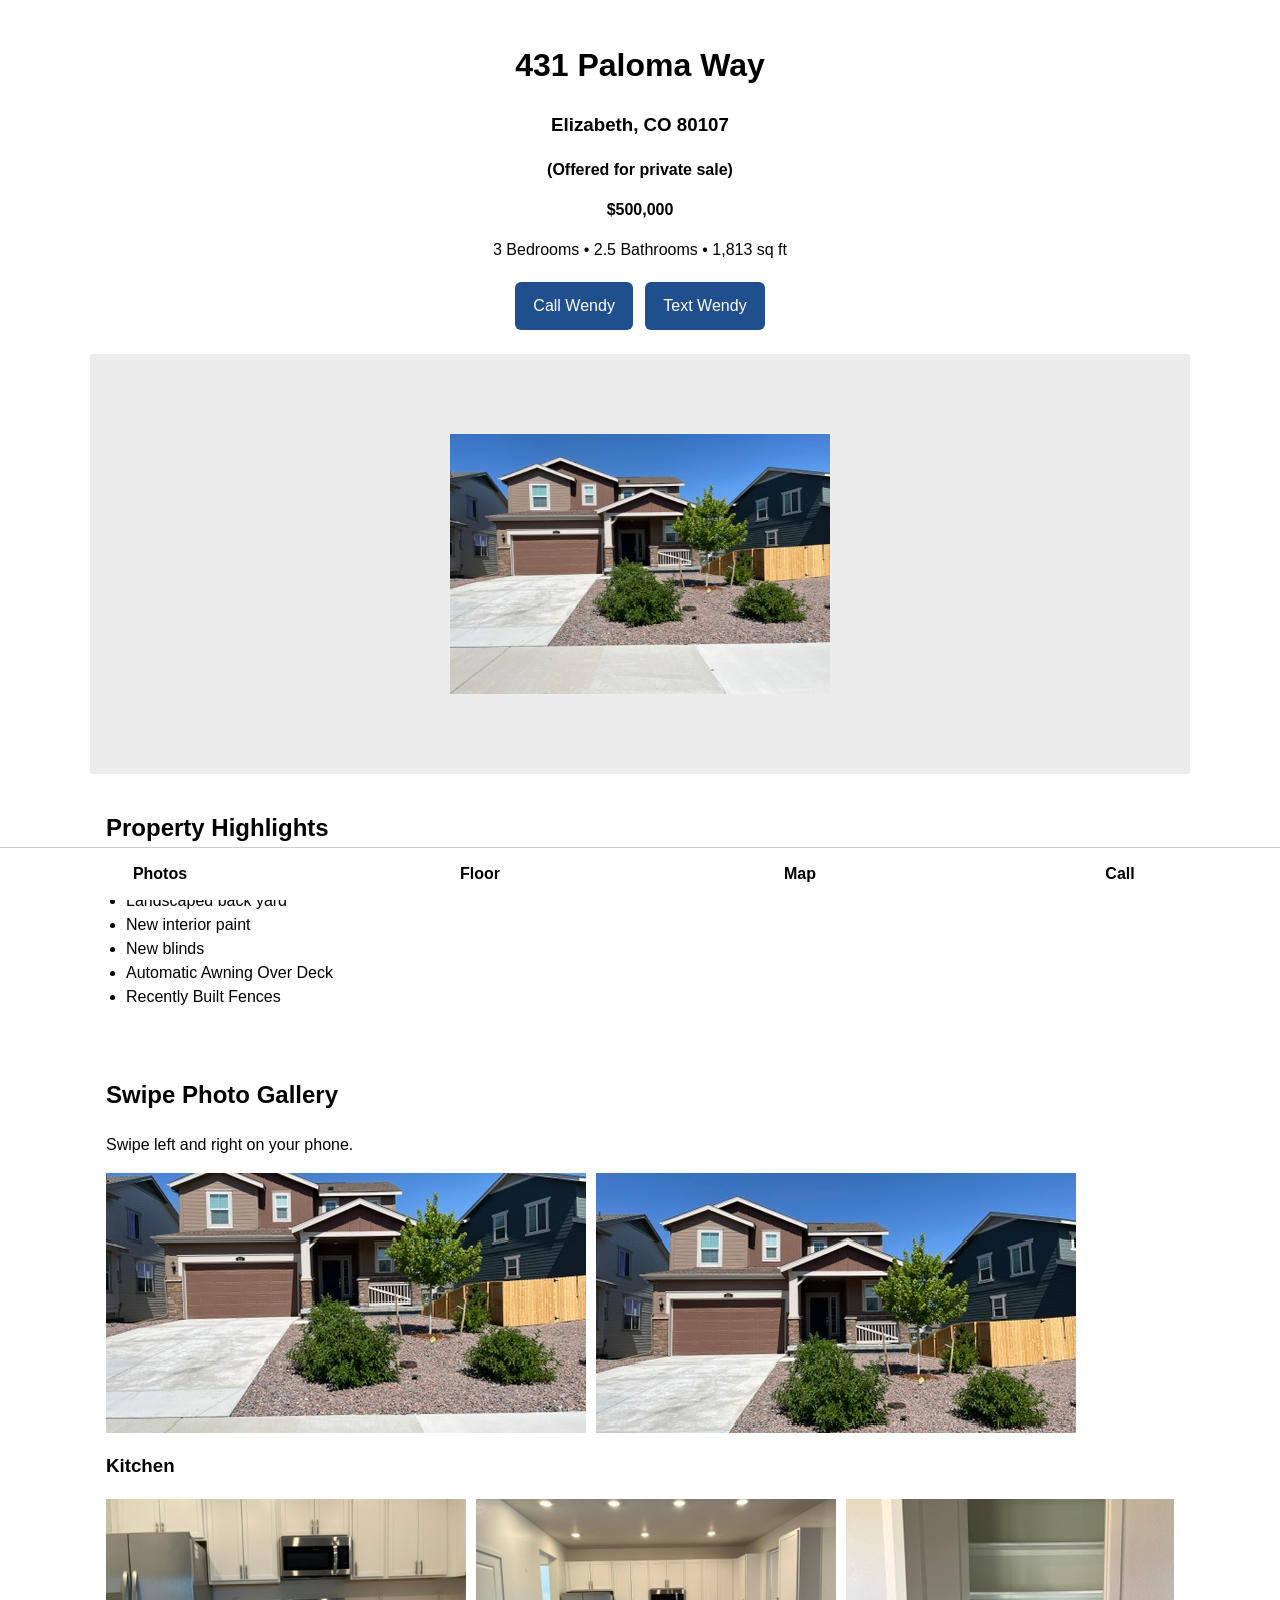
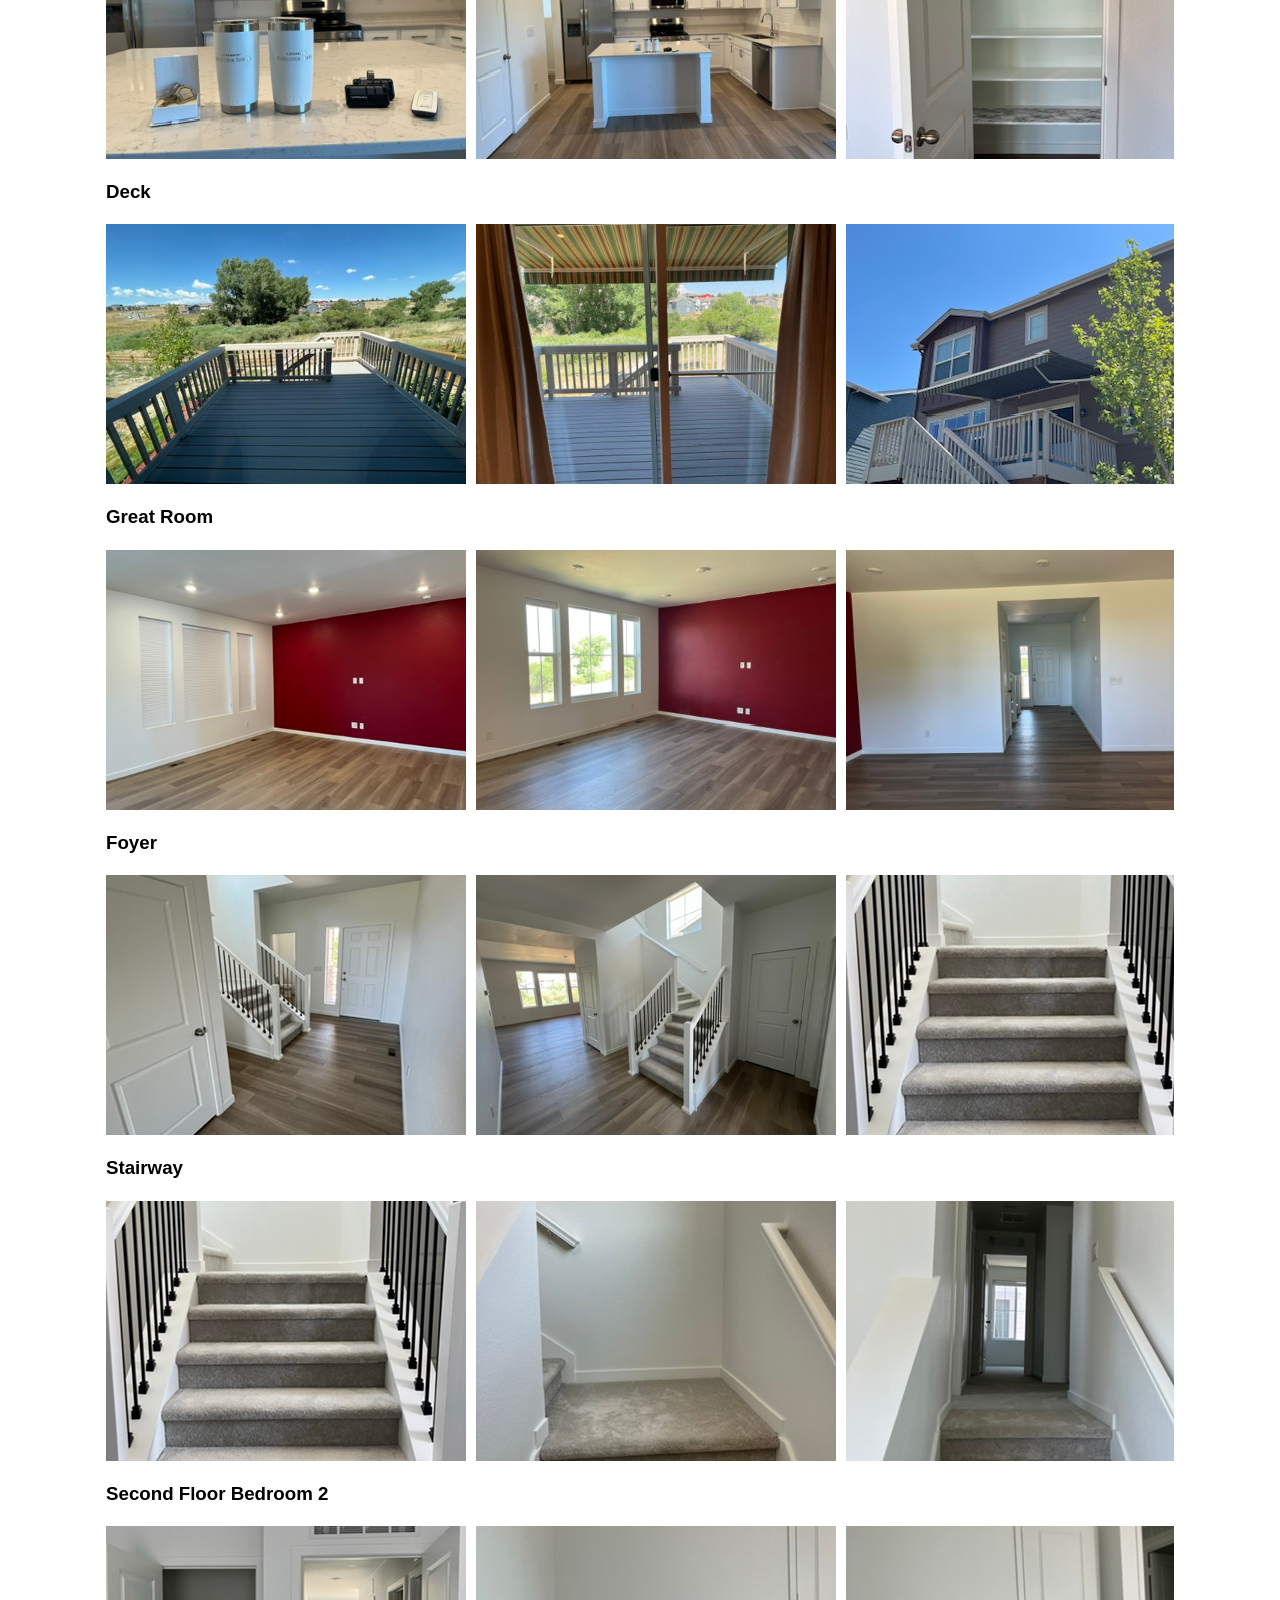
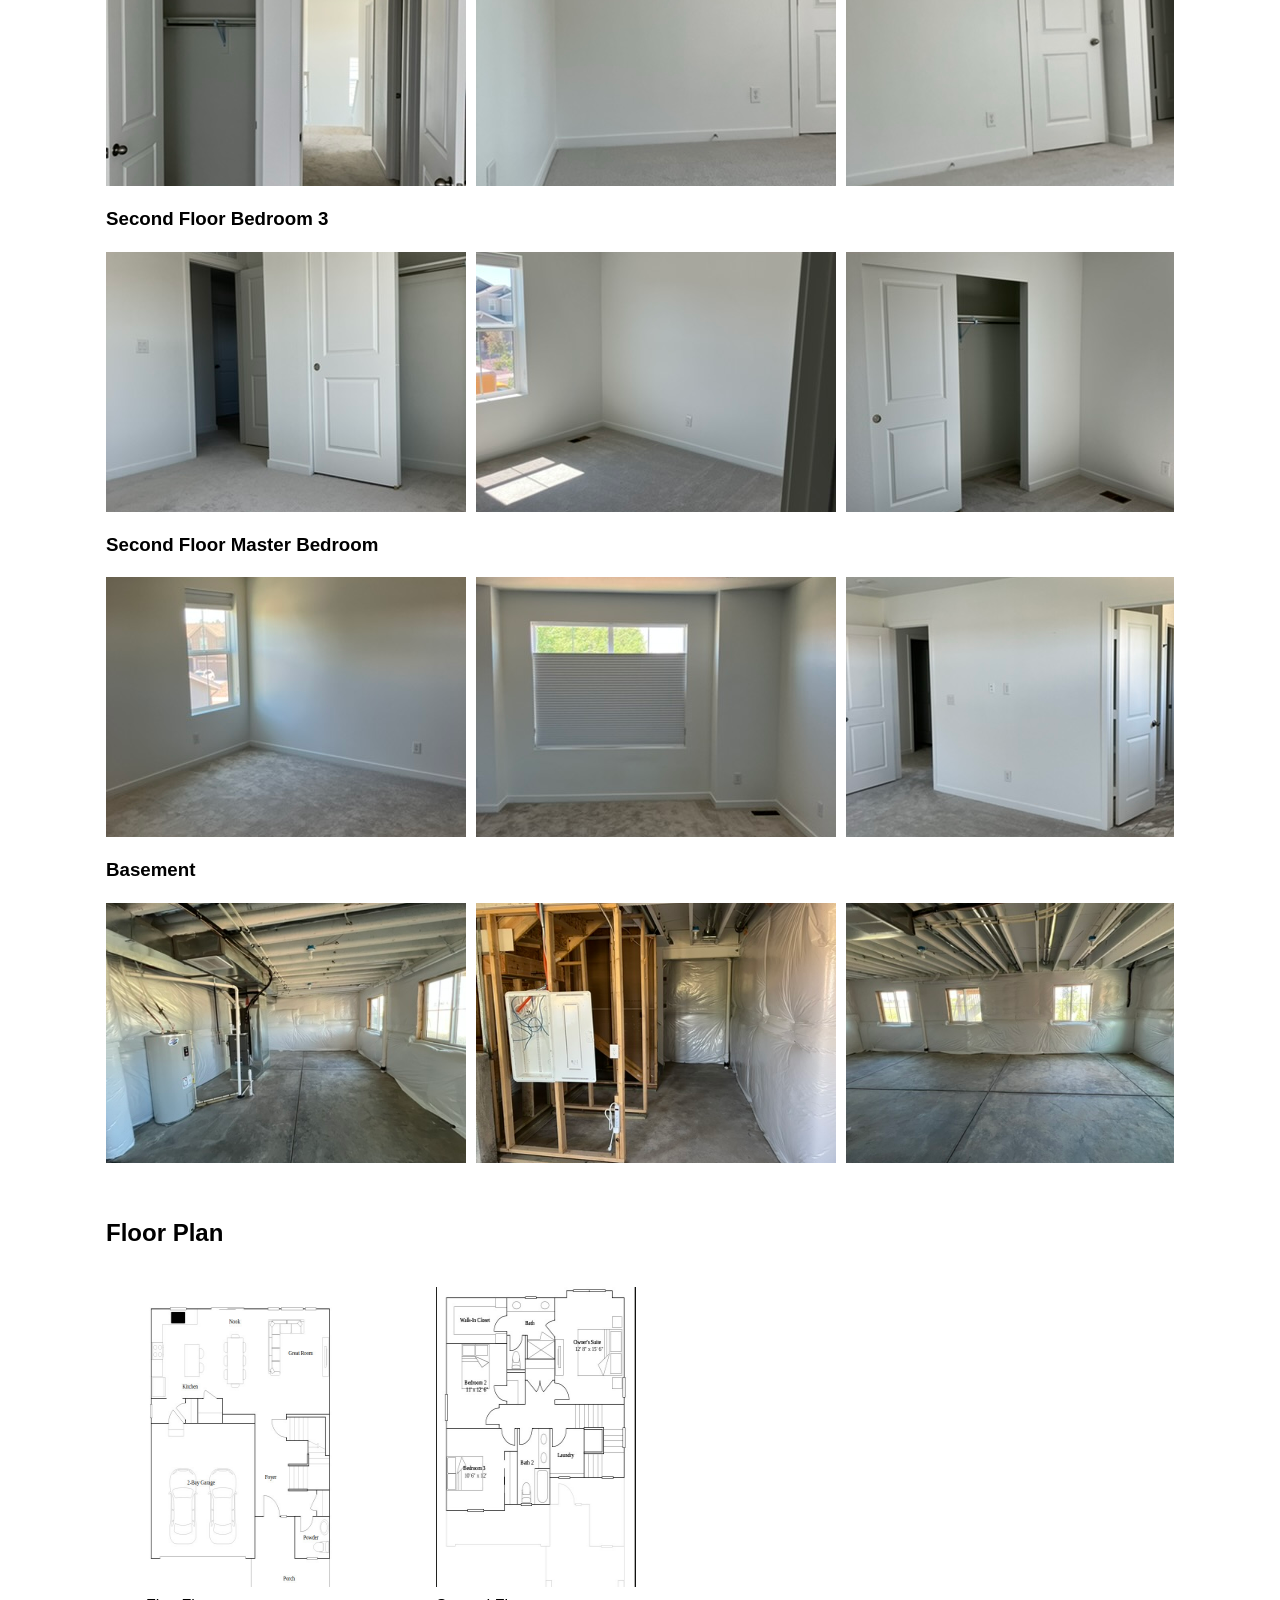
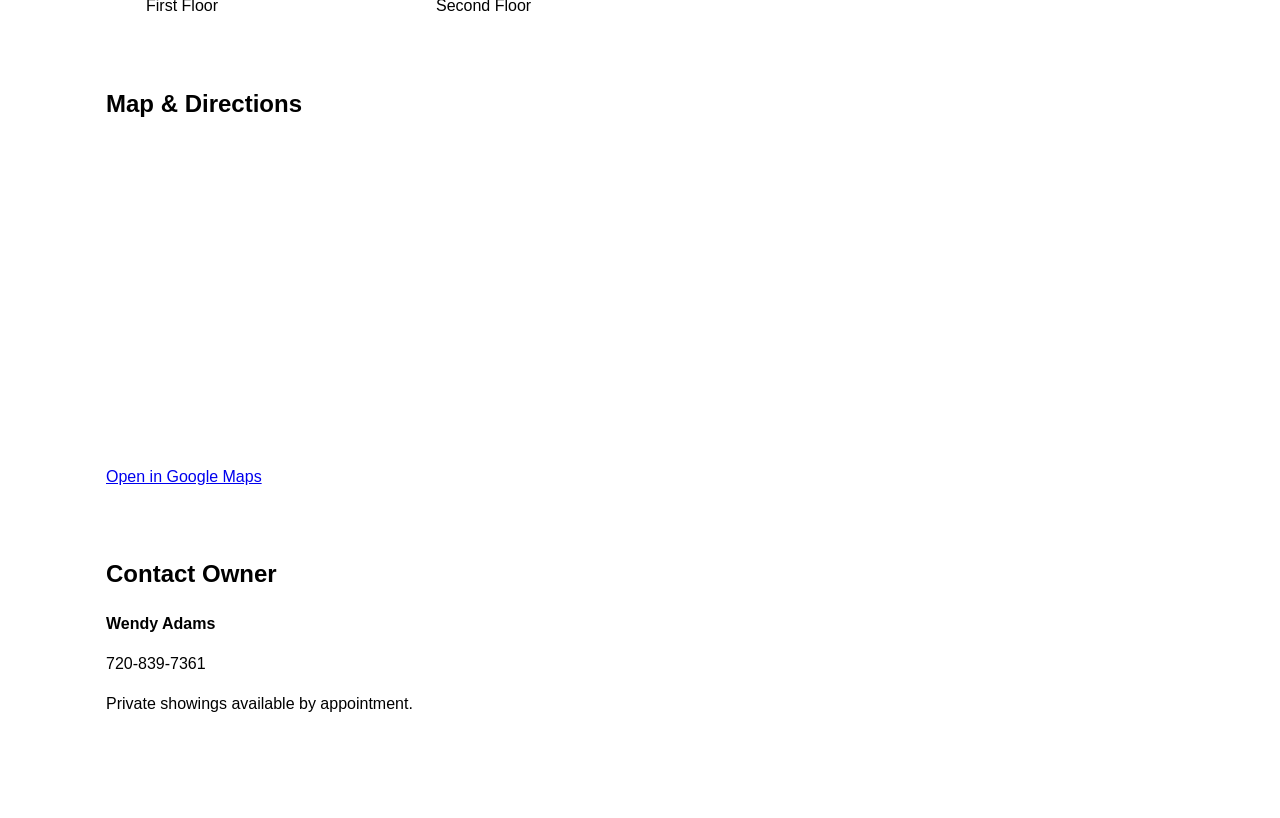
==== index.html @ 75cb78c5 "Add files via upload Inital version" ====
<!DOCTYPE html>
<html>
<head>
<meta charset="utf-8">
<meta name="viewport" content="width=device-width,initial-scale=1">
<title>431 Paloma Way</title>
<style>
body{font-family:Arial,sans-serif;margin:0;line-height:1.5;padding-bottom:70px}
header{text-align:center;padding:20px}
.hero,.photo,.placeholder{background:#ececec;display:flex;align-items:center;justify-content:center}
.hero{height:260px}
section{padding:16px}
.gallery{display:flex;overflow-x:auto;gap:10px;scroll-snap-type:x mandatory}
.photo{min-width:280px;height:200px;border-radius:8px;scroll-snap-align:start}
.pic{width:100%;height:auto}
ul{padding-left:20px}
.stickybar{
 position:fixed;bottom:0;left:0;right:0;
 display:flex;background:#fff;border-top:1px solid #ccc;
}
.stickybar a{
 flex:1;text-align:center;padding:14px 4px;
 text-decoration:none;color:#000;font-weight:bold;
}
button,a.btn{
display:inline-block;padding:12px 18px;margin:4px;
background:#1f4f8c;color:white;text-decoration:none;border-radius:6px
}
.placeholder{height:180px;border-radius:8px}
@media(min-width:768px){
 body{max-width:1100px;margin:auto}
 .hero{height:420px}
 .photo{min-width:360px;height:260px}
}
</style>
</head>
<body>
<header>
<h1>431 Paloma Way</h1>
<h3>Elizabeth, CO 80107</h3>
<p><strong>(Offered for private sale)</strong></p>
<p><strong>$500,000</strong></p>
<p>3 Bedrooms • 2.5 Bathrooms • 1,813 sq ft</p>
<a class="btn" href="tel:7208397361">Call Wendy</a>
<a class="btn" href="sms:7203897361">Text Wendy</a>
</header>

<div class="hero"><img src="images/6079.JPG" height="260" width="380"></div>

<section>
<h2>Property Highlights</h2>
<ul>
<li>Two-Car Garage</li>
<li>Landscaped back yard</li>
<li>New interior paint</li>
<li>New blinds</li>
<li>Automatic Awning Over Deck</li>
<li>Recently Built Fences</li>
</ul>
</section>

<section id="photos">
<h2>Swipe Photo Gallery</h2>
<p>Swipe left and right on your phone.</p>
<div class="gallery">
	<div class='photo'><img class='pic' src="images/6079.JPG"></div>
	<div class='photo'><img class='pic' src="images/6080.JPG"></div>
</div>
<h3> Kitchen </h3>
<div class="gallery">
	<div class='photo'><img class='pic' src="images/6085.JPG"></div>
	<div class='photo'><img class='pic' src="images/6086.JPG"></div>
	<div class='photo'><img class='pic' src="images/6093.JPG"></div>
	<div class='photo'><img class='pic' src="images/0738.JPG"></div>
	<div class='photo'><img class='pic' src="images/0739.JPG"></div>
	<div class='photo'><img class='pic' src="images/0740.JPG"></div>
</div>
<h3> Deck </h3>
<div class="gallery">
	<div class='photo'><img class='pic' src="images/0742.JPG"></div>
	<div class='photo'><img class='pic' src="images/6087.JPG"></div>
	<div class='photo'><img class='pic' src="images/6097.JPG"></div>
	<div class='photo'><img class='pic' src="images/6098.JPG"></div>
</div>
<h3> Great Room </h3>
<div class="gallery">
	<div class='photo'><img class='pic' src="images/6089.JPG"></div>
	<div class='photo'><img class='pic' src="images/6090.JPG"></div>
	<div class='photo'><img class='pic' src="images/6091.JPG"></div>
</div>
<h3> Foyer </h3>
<div class="gallery">
	<div class='photo'><img class='pic' src="images/0735.JPG"></div>
	<div class='photo'><img class='pic' src="images/0733.JPG"></div>
	<div class='photo'><img class='pic' src="images/0714.JPG"></div>
</div>
<h3> Stairway </h3>
<div class="gallery">
	<div class='photo'><img class='pic' src="images/0714.JPG"></div>
	<div class='photo'><img class='pic' src="images/0713.JPG"></div>
	<div class='photo'><img class='pic' src="images/0712.JPG"></div>
	<div class='photo'><img class='pic' src="images/0718.JPG"></div>
	<div class='photo'><img class='pic' src="images/0719.JPG"></div>
	<div class='photo'><img class='pic' src="images/0700.JPG"></div>
	<div class='photo'><img class='pic' src="images/0723.JPG"></div>
	<div class='photo'><img class='pic' src="images/0717.JPG"></div>
	<div class='photo'><img class='pic' src="images/0716.JPG"></div>
	<div class='photo'><img class='pic' src="images/0720.JPG"></div>
</div>
<h3> Second Floor Bedroom 2 </h3>
<div class="gallery">
	<div class='photo'><img class='pic' src="images/0691.JPG"></div>
	<div class='photo'><img class='pic' src="images/0692.JPG"></div>
	<div class='photo'><img class='pic' src="images/0693.JPG"></div>
	<div class='photo'><img class='pic' src="images/0694.JPG"></div>
	<div class='photo'><img class='pic' src="images/0695.JPG"></div>
	<div class='photo'><img class='pic' src="images/0724.JPG"></div>
	<div class='photo'><img class='pic' src="images/0725.JPG"></div>
</div>
<h3> Second Floor Bedroom 3 </h3>
<div class="gallery">
	<div class='photo'><img class='pic' src="images/0696.JPG"></div>
	<div class='photo'><img class='pic' src="images/0697.JPG"></div>
	<div class='photo'><img class='pic' src="images/0698.JPG"></div>
	<div class='photo'><img class='pic' src="images/0721.JPG"></div>
	<div class='photo'><img class='pic' src="images/0722.JPG"></div>
</div>
<h3> Second Floor Master Bedroom </h3>
<div class="gallery">
	<div class='photo'><img class='pic' src="images/0709.JPG"></div>
	<div class='photo'><img class='pic' src="images/0710.JPG"></div>
	<div class='photo'><img class='pic' src="images/0711.JPG"></div>
	<div class='photo'><img class='pic' src="images/0726.JPG"></div>
	<div class='photo'><img class='pic' src="images/0727.JPG"></div>
	<div class='photo'><img class='pic' src="images/0728.JPG"></div>
	<div class='photo'><img class='pic' src="images/0729.JPG"></div>
	<div class='photo'><img class='pic' src="images/0730.JPG"></div>
	<div class='photo'><img class='pic' src="images/0731.JPG"></div>
	<div class='photo'><img class='pic' src="images/0732.JPG"></div>
</div>
<h3> Basement </h3>
<div class="gallery">
	<div class='photo'><img class='pic' src="images/0743.JPG"></div>
	<div class='photo'><img class='pic' src="images/0744.JPG"></div>
	<div class='photo'><img class='pic' src="images/0745.JPG"></div>
	<div class='photo'><img class='pic' src="images/0746.JPG"></div>
</div>
</section>
<section id="floor">
<h2>Floor Plan</h2>
<div class="gallery">
	<figure><img src="images/FirstFloor.jpg" width="200" height="300"><figcaption>First Floor</figcaption></figure>
	<figure><img src="images/SecondFloor.jpg" width="200" height="300"><figcaption>Second Floor</figcaption></figure>
</div>
</section>

<section id="map">
<h2>Map & Directions</h2>
<iframe src="https://www.google.com/maps/embed?pb=!1m18!1m12!1m3!1d3084.88500485949!2d-104.61814092388133!3d39.35884067162925!2m3!1f0!2f0!3f0!3m2!1i1024!2i768!4f13.1!3m3!1m2!1s0x876cc04bacea120d%3A0xd9fd8a14094dd780!2s431%20Paloma%20Wy%2C%20Elizabeth%2C%20CO%2080107!5e0!3m2!1sen!2sus!4v1785192788137!5m2!1sen!2sus" 
	width="100%" height="300" style="border:0; border-radius:8px;" allowfullscreen="" loading="lazy" referrerpolicy="strict-origin-when-cross-origin"></iframe>
<p><a href="https://maps.google.com/?q=431+Paloma+Way+Elizabeth+CO+80107">Open in Google Maps</a></p>
</section>

<section id="contact">
<h2>Contact Owner</h2>
<p><strong>Wendy Adams</strong></p>
<p>720-839-7361</p>
<p>Private showings available by appointment.</p>
</section>

<div class="stickybar">
<a href="#photos">Photos</a>
<a href="#floor">Floor</a>
<a href="#map">Map</a>
<a href="tel:7203801907">Call</a>
</div>

</body>
</html>
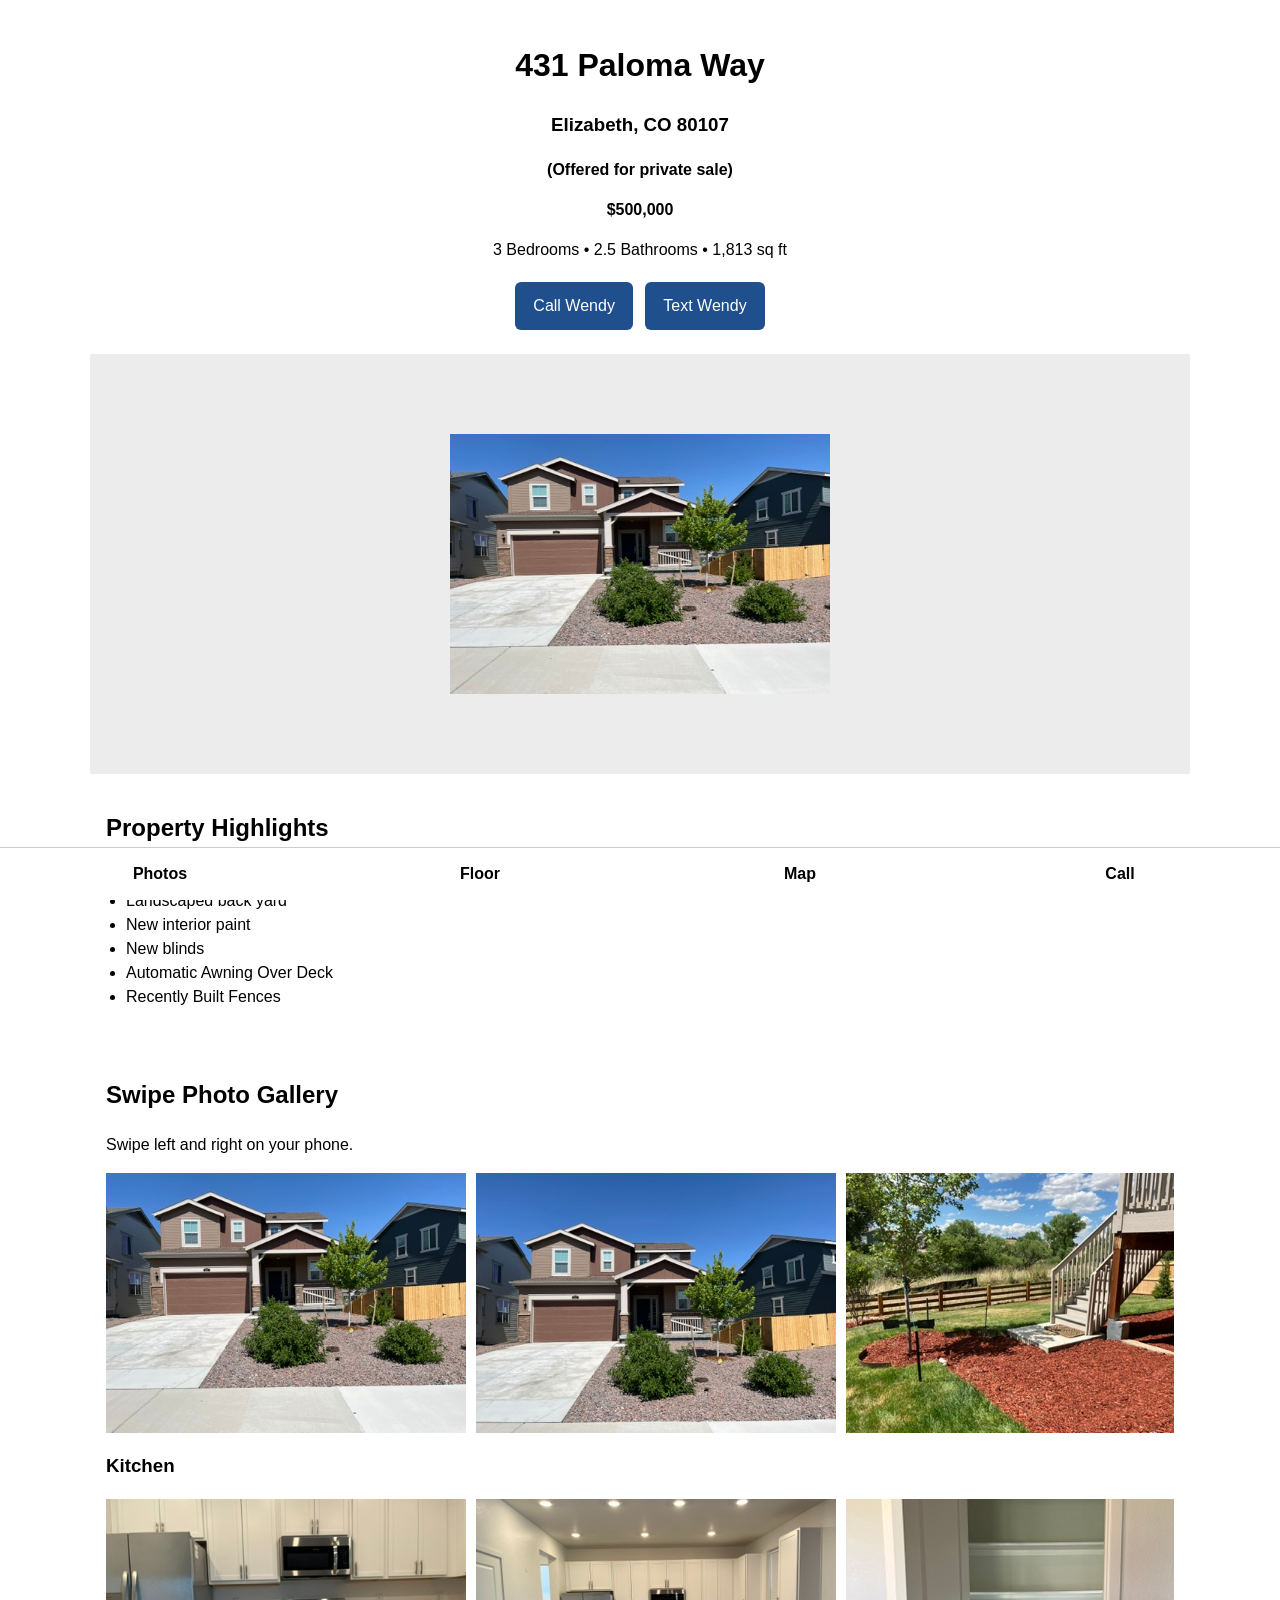
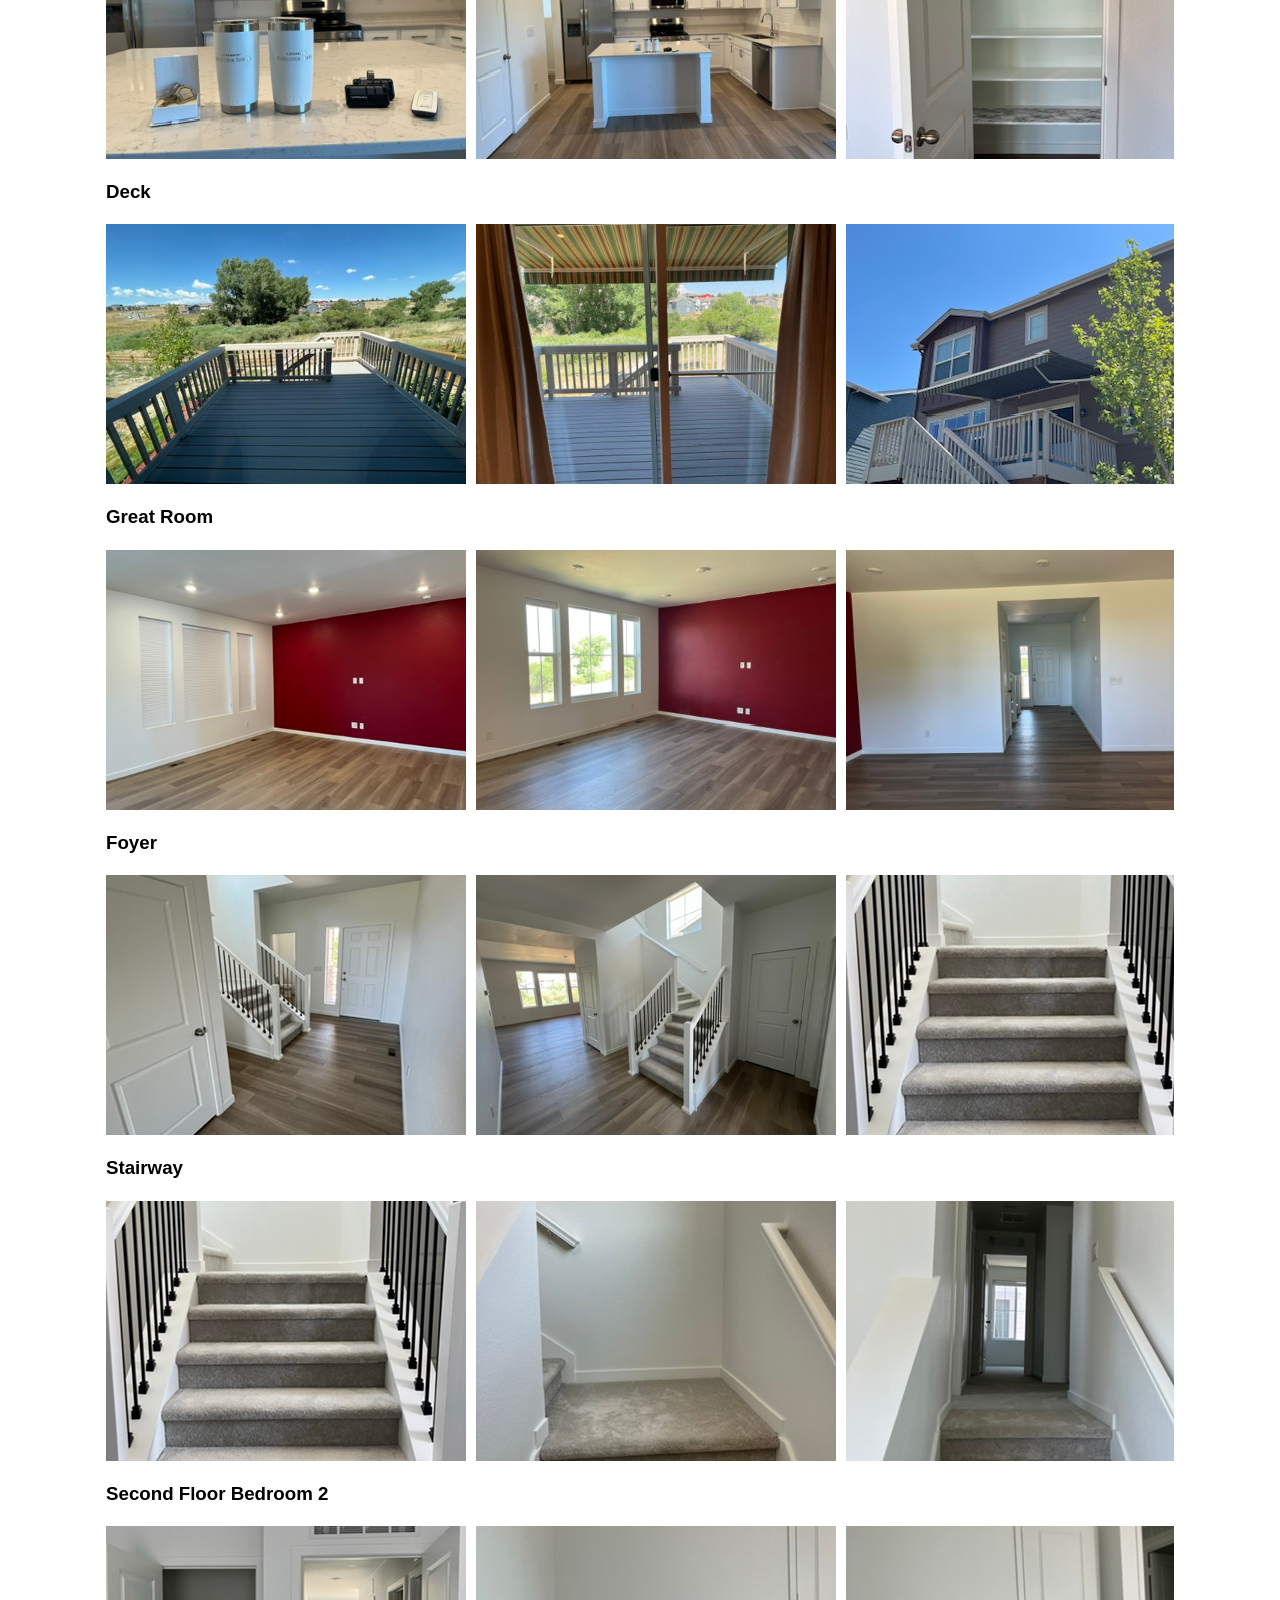
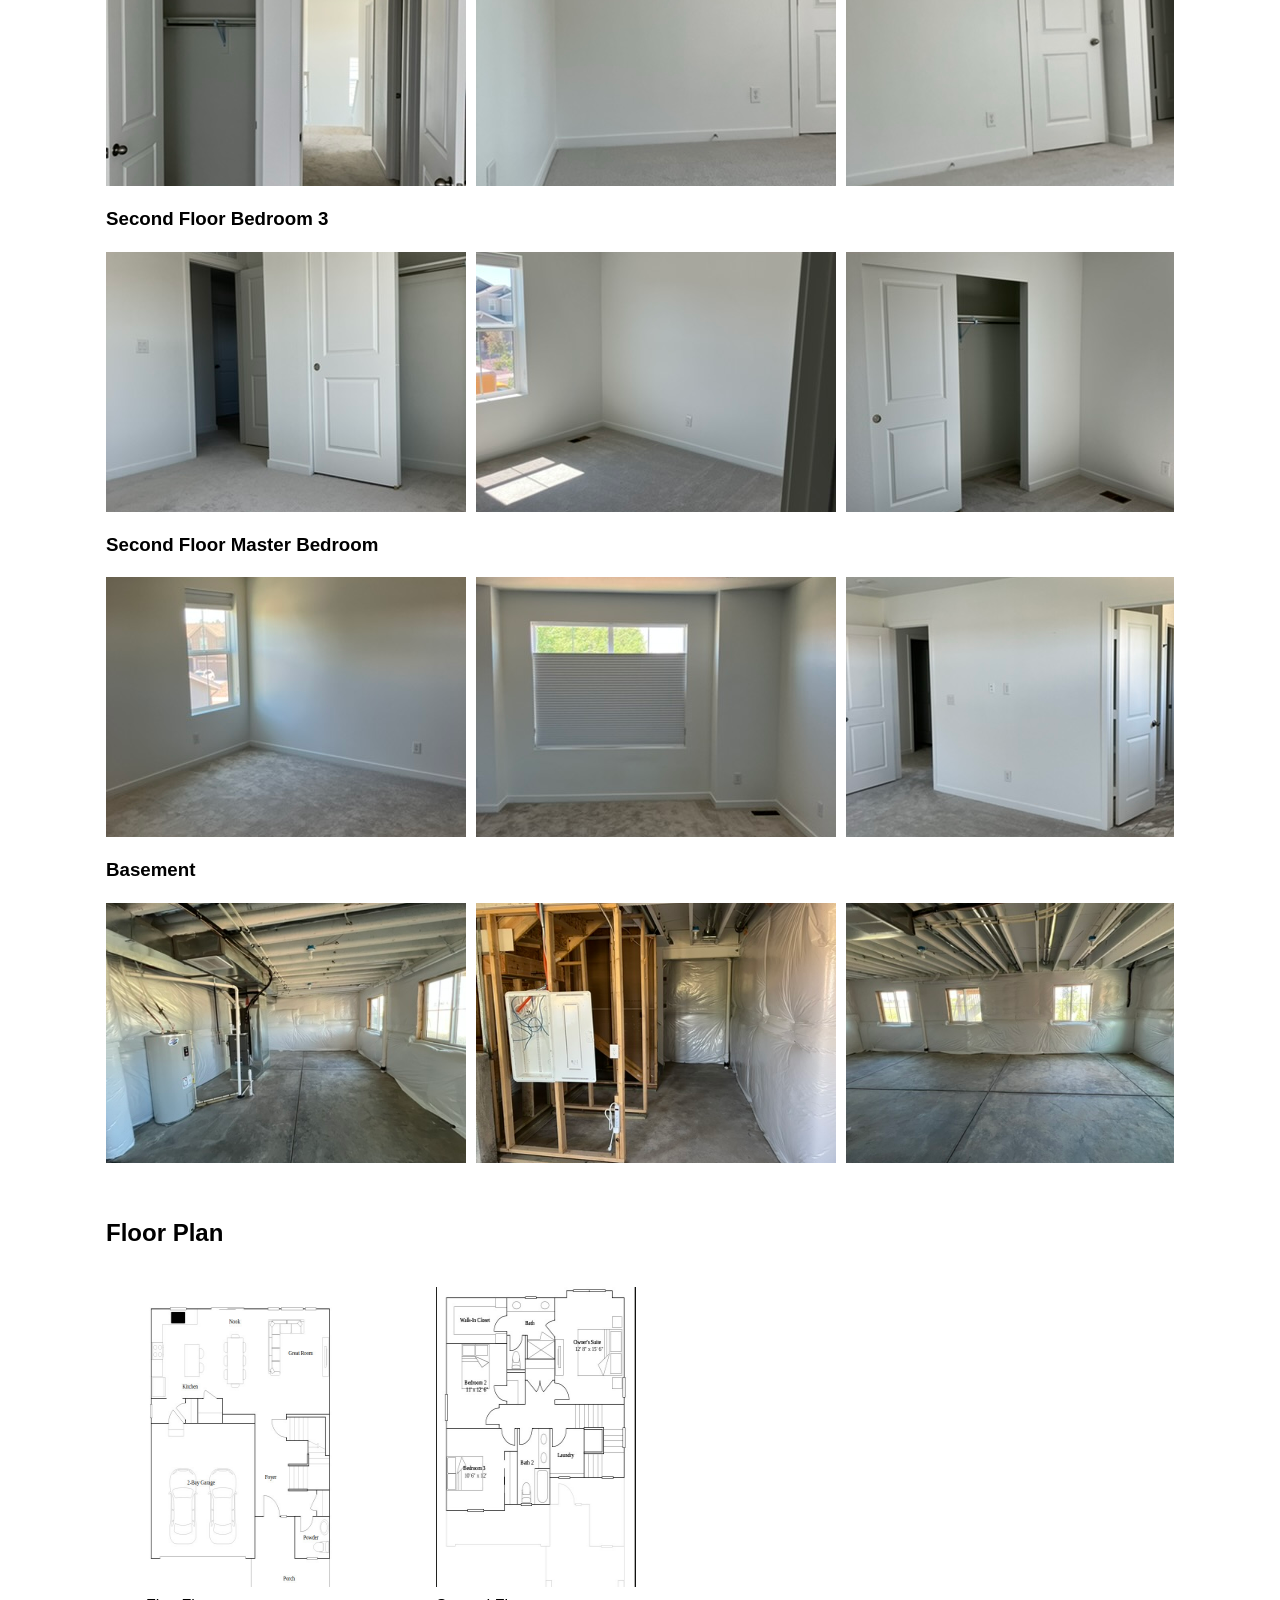
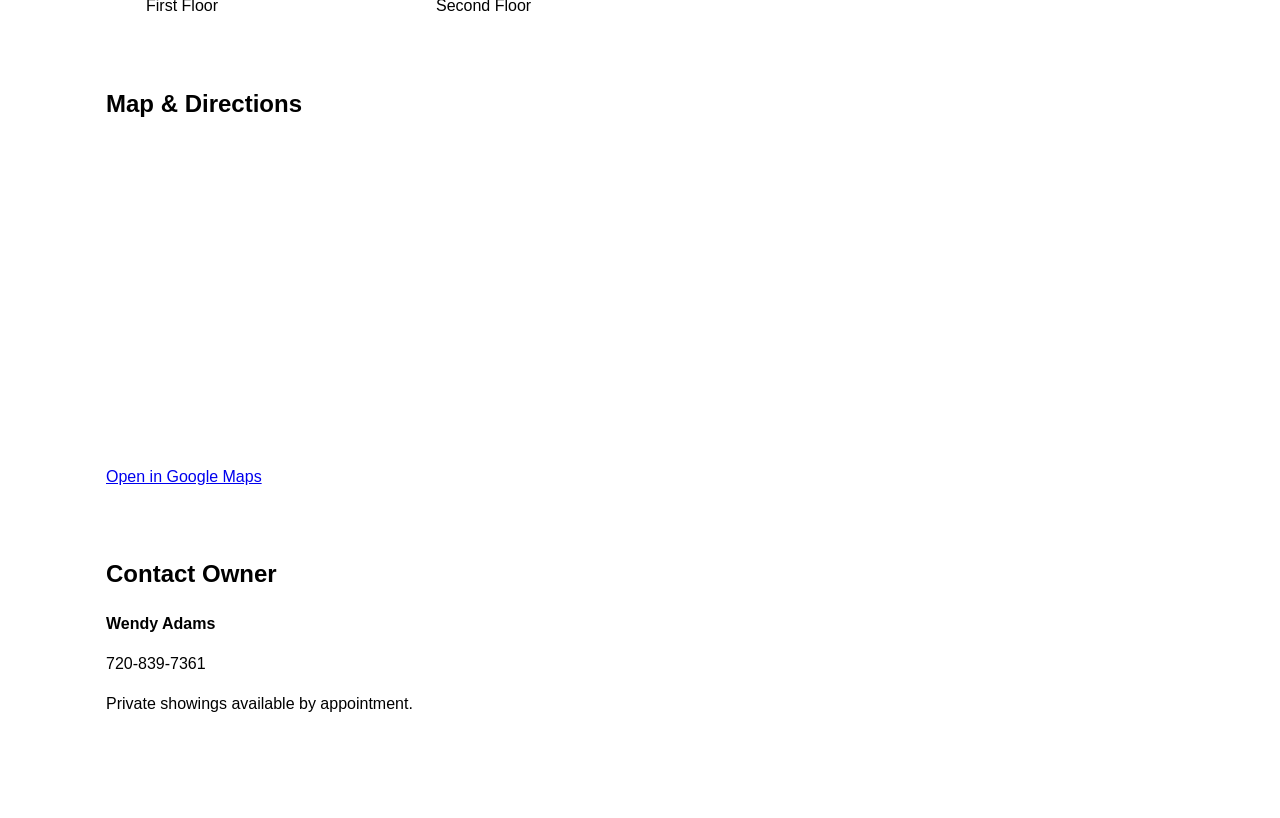
==== commit e2eacf2b: "Add more photos to the gallery Added additional photos to the gallery section." ====
--- a/index.html
+++ b/index.html
@@ -65,6 +65,10 @@
 <div class="gallery">
 	<div class='photo'><img class='pic' src="images/6079.JPG"></div>
 	<div class='photo'><img class='pic' src="images/6080.JPG"></div>
+	<div class='photo'><img class='pic' src="images/0754.JPG"></div>
+	<div class='photo'><img class='pic' src="images/0755.JPG"></div>
+	<div class='photo'><img class='pic' src="images/0756.JPG"></div>
+	<div class='photo'><img class='pic' src="images/0757.JPG"></div>
 </div>
 <h3> Kitchen </h3>
 <div class="gallery">
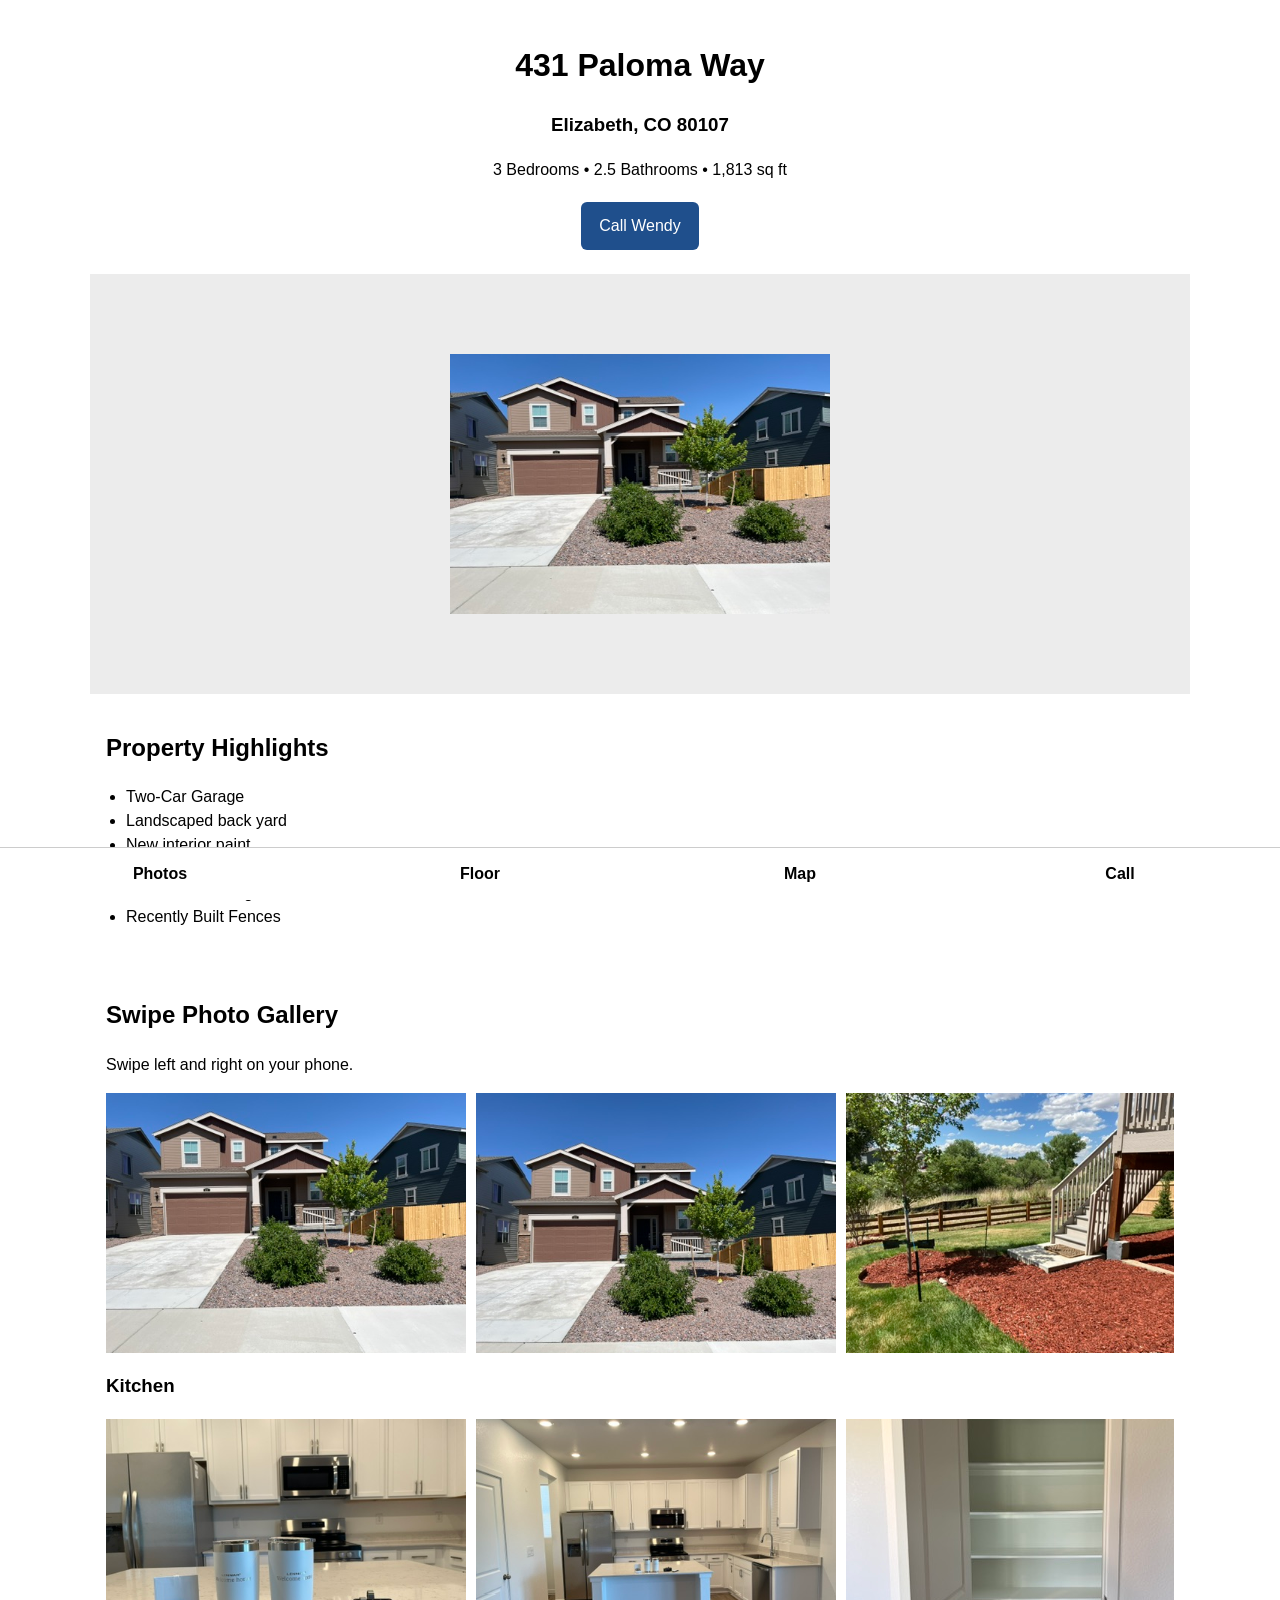
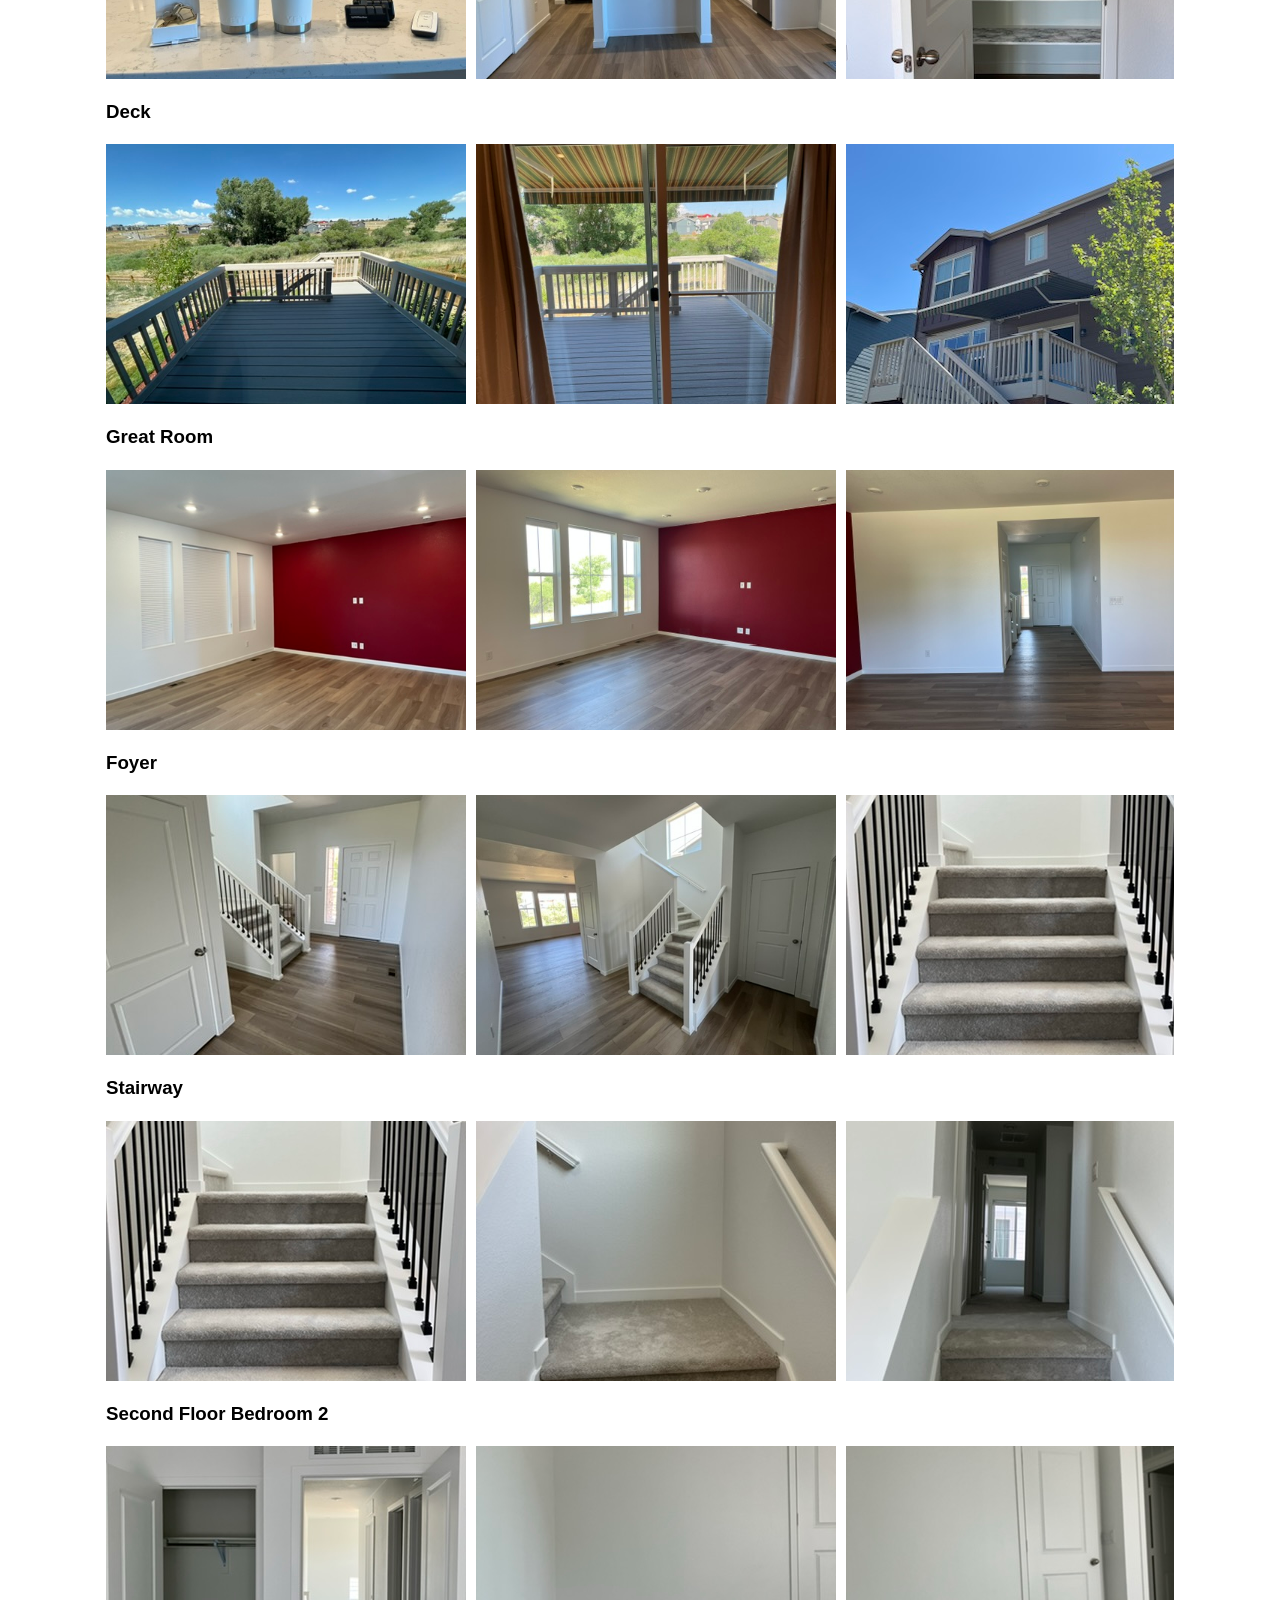
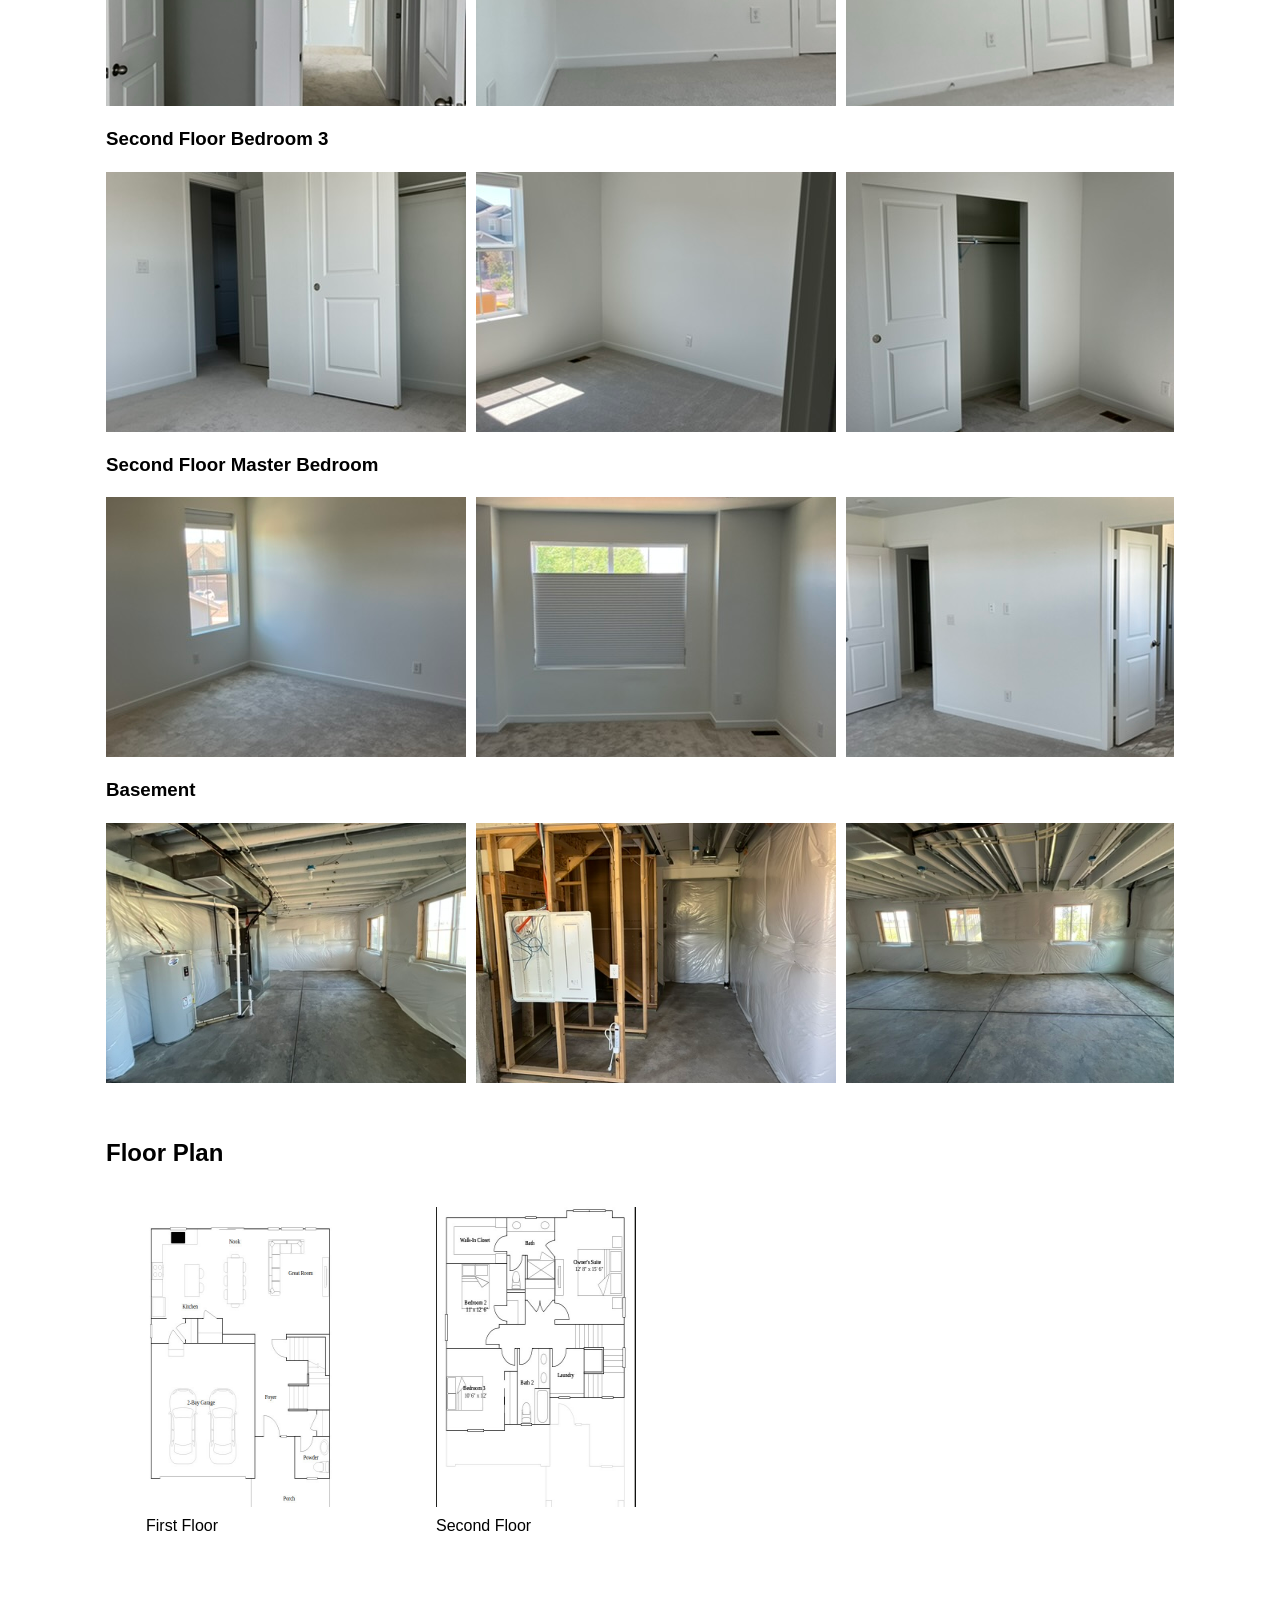
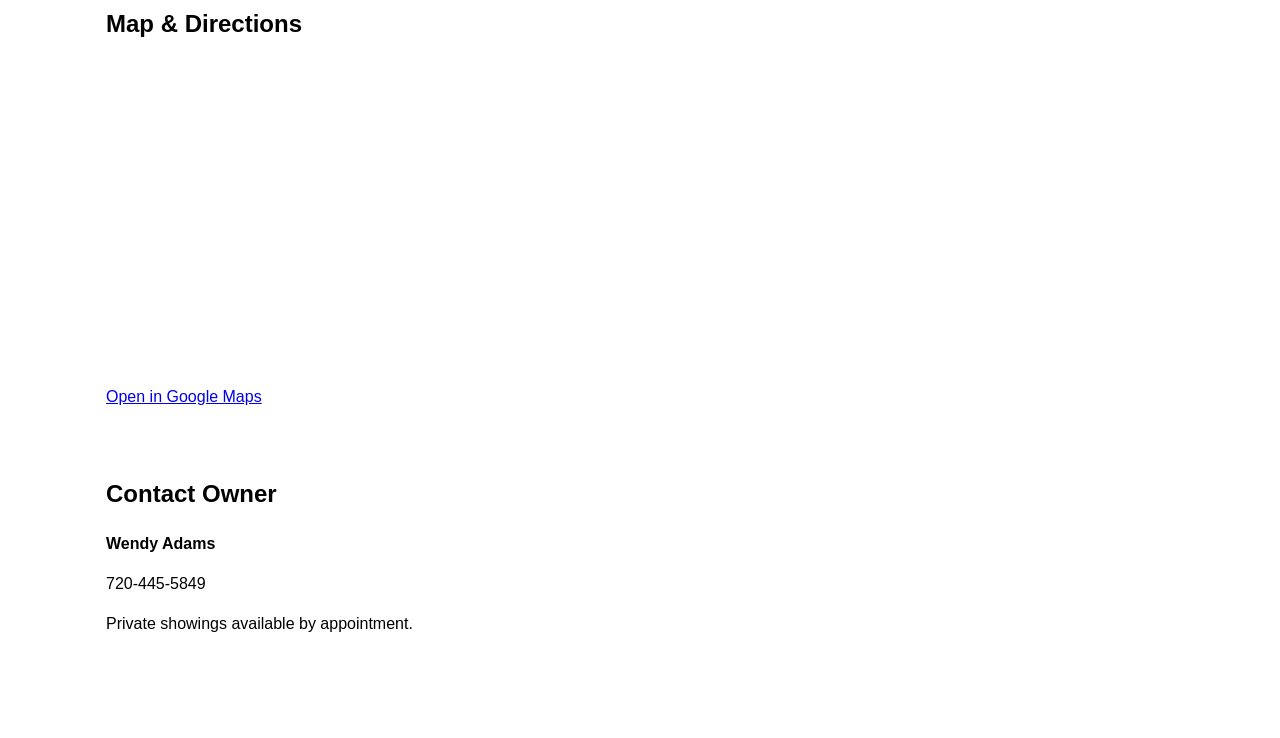
==== commit 31ea8d8d: "Change contact phone number and call links Updated contact phone number for Wendy and modified call " ====
--- a/index.html
+++ b/index.html
@@ -38,11 +38,15 @@
 <header>
 <h1>431 Paloma Way</h1>
 <h3>Elizabeth, CO 80107</h3>
+<!--
 <p><strong>(Offered for private sale)</strong></p>
 <p><strong>$500,000</strong></p>
+-->
 <p>3 Bedrooms • 2.5 Bathrooms • 1,813 sq ft</p>
-<a class="btn" href="tel:7208397361">Call Wendy</a>
-<a class="btn" href="sms:7203897361">Text Wendy</a>
+<a class="btn" href="tel:7204455849">Call Wendy</a>
+<!--
+<a class="btn" href="sms:7204455849">Text Wendy</a>
+-->
 </header>
 
 <div class="hero"><img src="images/6079.JPG" height="260" width="380"></div>
@@ -168,7 +172,7 @@
 <section id="contact">
 <h2>Contact Owner</h2>
 <p><strong>Wendy Adams</strong></p>
-<p>720-839-7361</p>
+<p>720-445-5849</p>
 <p>Private showings available by appointment.</p>
 </section>
 
@@ -176,7 +180,7 @@
 <a href="#photos">Photos</a>
 <a href="#floor">Floor</a>
 <a href="#map">Map</a>
-<a href="tel:7203801907">Call</a>
+<a href="tel:7204455849">Call</a>
 </div>
 
 </body>
